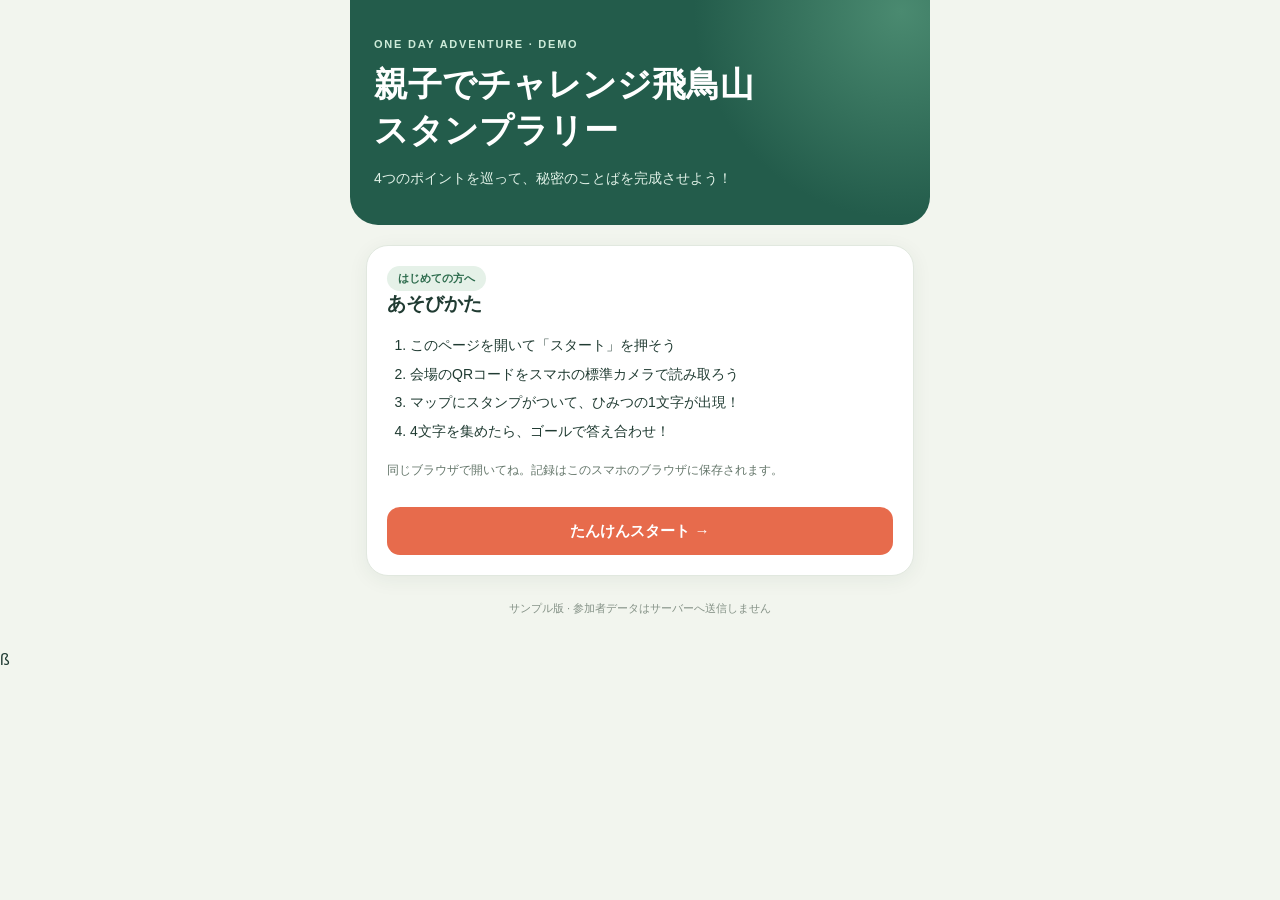
==== index.html @ afacb834 "New File" ====
<!doctype html>
<html lang="ja"><head><meta charset="utf-8"><meta name="viewport" content="width=device-width,initial-scale=1,viewport-fit=cover"><meta name="theme-color" content="#235c4b"><title>親子でチャレンジ飛鳥山 スタンプラリー</title><link rel="stylesheet" href="./style.css"></head>
<body><div class="shell"><header><div class="eyebrow">ONE DAY ADVENTURE · DEMO</div><h1>親子でチャレンジ飛鳥山<br>スタンプラリー</h1><p>4つのポイントを巡って、秘密のことばを完成させよう！</p></header>
<main><section id="intro" class="panel"><span class="pill">はじめての方へ</span><h2>あそびかた</h2><ol><li>このページを開いて「スタート」を押そう</li><li>会場のQRコードをスマホの標準カメラで読み取ろう</li><li>マップにスタンプがついて、ひみつの1文字が出現！</li><li>4文字を集めたら、ゴールで答え合わせ！</li></ol><p class="note">同じブラウザで開いてね。記録はこのスマホのブラウザに保存されます。</p><button id="start" class="primary">たんけんスタート →</button></section>
<section id="game" hidden><div class="status"><div><span class="small">スタンプ獲得</span><div class="count"><strong id="count">0</strong><span> / 4</span></div></div><div class="progress-track"><div id="progress"></div></div></div><div id="notice" class="notice" role="status" aria-live="polite"></div><section class="panel map-panel"><div class="section-head"><h2>たんけんマップ</h2><span class="pill">会場案内図</span></div><div class="map-wrap"><img src="./map.png" alt="架空の会場案内図。花の広場、森のひろば、あそび広場、芝生広場の4地点" class="map"><div id="markers"></div></div><p class="hint">赤いスタンプは訪問済み！ 数字をタップするとポイント名が見られます。</p></section><section class="panel"><h2>ひみつのことば</h2><p class="sub">スタンプを集めると文字が現れるよ</p><div id="letters" class="letters"></div><div id="spot-list" class="spot-list"></div></section><section class="panel"><h2>ゴールで答え合わせ</h2><p class="sub">4つの文字を順番につなげて入力してね</p><form id="answer-form"><label for="answer">キーワード（ひらがな4文字）</label><input id="answer" type="text" autocomplete="off" inputmode="text" placeholder="こたえを入力" maxlength="20" required><button class="primary" type="submit">こたえあわせ →</button></form><div id="result" class="result" role="status" aria-live="polite"></div></section><details class="demo"><summary>主催者向け：デモ操作</summary><p>実際は各ポイントのQRコードから取得します。ここではボタンで体験できます。</p><div id="demo-buttons" class="demo-buttons"></div><button id="reset" class="secondary">デモ記録をリセット</button></details></section></main><footer>サンプル版 · 参加者データはサーバーへ送信しません</footer></div><script src="./app.js" defer></script></body></html>ß
---- style.css ----
*{box-sizing:border-box}html{font-family:-apple-system,BlinkMacSystemFont,"Hiragino Kaku Gothic ProN","Noto Sans JP",sans-serif;background:#f2f5ee;color:#203b32}body{margin:0}.shell{max-width:580px;margin:auto;padding:0 16px 35px}header{background:#235c4b;color:white;margin:0 -16px 20px;padding:38px 24px 34px;border-radius:0 0 28px 28px;background-image:radial-gradient(circle at 95% 5%,#4a8a70 0,transparent 35%)}.eyebrow{letter-spacing:.16em;font-size:11px;color:#cdebd9;font-weight:700}h1{font-size:34px;line-height:1.35;margin:12px 0}header p{margin:0;color:#e0f1e7;font-size:14px;line-height:1.8}.panel{background:white;border:1px solid #e1e8df;border-radius:22px;padding:20px;margin:15px 0;box-shadow:0 4px 20px #183d2910}h2{font-size:19px;margin:0 0 14px}.pill{display:inline-block;border-radius:99px;background:#e5f1e8;color:#2c6b4c;padding:5px 11px;font-size:11px;font-weight:700}ol{padding-left:23px;line-height:2.05;font-size:14px}.note,.hint,.sub{color:#64766a;font-size:12px;line-height:1.8}.primary,.secondary{border:0;border-radius:13px;min-height:48px;padding:12px 18px;font-size:15px;font-weight:700;cursor:pointer}.primary{background:#e76b4c;color:white;width:100%;margin-top:14px}.secondary{background:#e8ede8;color:#294f3b}.status{display:flex;align-items:center;gap:22px;padding:6px 8px}.small{font-size:12px;color:#627468}.count strong{font-size:38px;color:#235c4b}.count span{font-size:17px;color:#77877b}.progress-track{flex:1;height:11px;background:#dce8df;border-radius:20px;overflow:hidden}.progress-track>div{height:100%;width:0;background:#e76b4c;transition:width .25s}.notice{font-size:14px;line-height:1.6;color:#28684d;font-weight:700;min-height:20px;padding:4px 8px}.section-head{display:flex;align-items:center;justify-content:space-between;gap:8px}.map-panel{padding:16px}.map-wrap{position:relative;width:100%;overflow:hidden;border-radius:13px}.map{width:100%;display:block}#markers{position:absolute;inset:0}.marker{position:absolute;transform:translate(-50%,-50%);border:2px solid #fff;border-radius:50%;background:#235c4b;color:white;font-size:16px;font-weight:800;width:37px;height:37px;box-shadow:0 2px 8px #0004;display:grid;place-items:center;cursor:pointer}.marker.done{background:transparent;border:0;width:55px;height:55px;box-shadow:none}.marker img{width:100%;height:100%;object-fit:contain}.letters{display:grid;grid-template-columns:repeat(4,1fr);gap:9px;margin:16px 0}.letter{border:2px dashed #cddbd0;background:#f6f8f4;border-radius:14px;text-align:center;padding:10px 0;font-size:28px;font-weight:800}.letter small{display:block;font-size:10px;font-weight:500;color:#75867a}.letter.got{border:2px solid #e5a58e;background:#fff4ee;color:#bd573e}.spot-list{display:grid;gap:9px}.spot{display:flex;justify-content:space-between;gap:10px;border-bottom:1px solid #e9eee9;padding:10px 0;font-size:13px}.spot b{color:#327653}label{display:block;font-size:12px;font-weight:700;margin:14px 0 7px}input{font:inherit;width:100%;border:1px solid #b8c9be;border-radius:12px;padding:14px;font-size:16px;background:white}.result{margin-top:12px;line-height:1.7;font-weight:700}.result.success{background:#e6f5e9;color:#206d43;border-radius:12px;padding:18px;text-align:center;font-size:19px}.result.error{color:#ad4c37}.demo{border:1px dashed #b8c9be;border-radius:15px;padding:14px;margin:20px 0;background:#f8faf7}.demo summary{cursor:pointer;font-weight:700}.demo p{font-size:12px;color:#64766a}.demo-buttons{display:grid;grid-template-columns:1fr 1fr;gap:8px;margin:12px 0}.demo-buttons button{border:1px solid #b7d1bf;border-radius:9px;padding:12px 6px;background:white;color:#26543c;font-weight:700}footer{text-align:center;font-size:11px;color:#849186;margin-top:25px}[hidden]{display:none!important}@media(max-width:360px){.shell{padding-left:10px;padding-right:10px}header{margin-left:-10px;margin-right:-10px}h1{font-size:29px}.panel{padding:14px}}
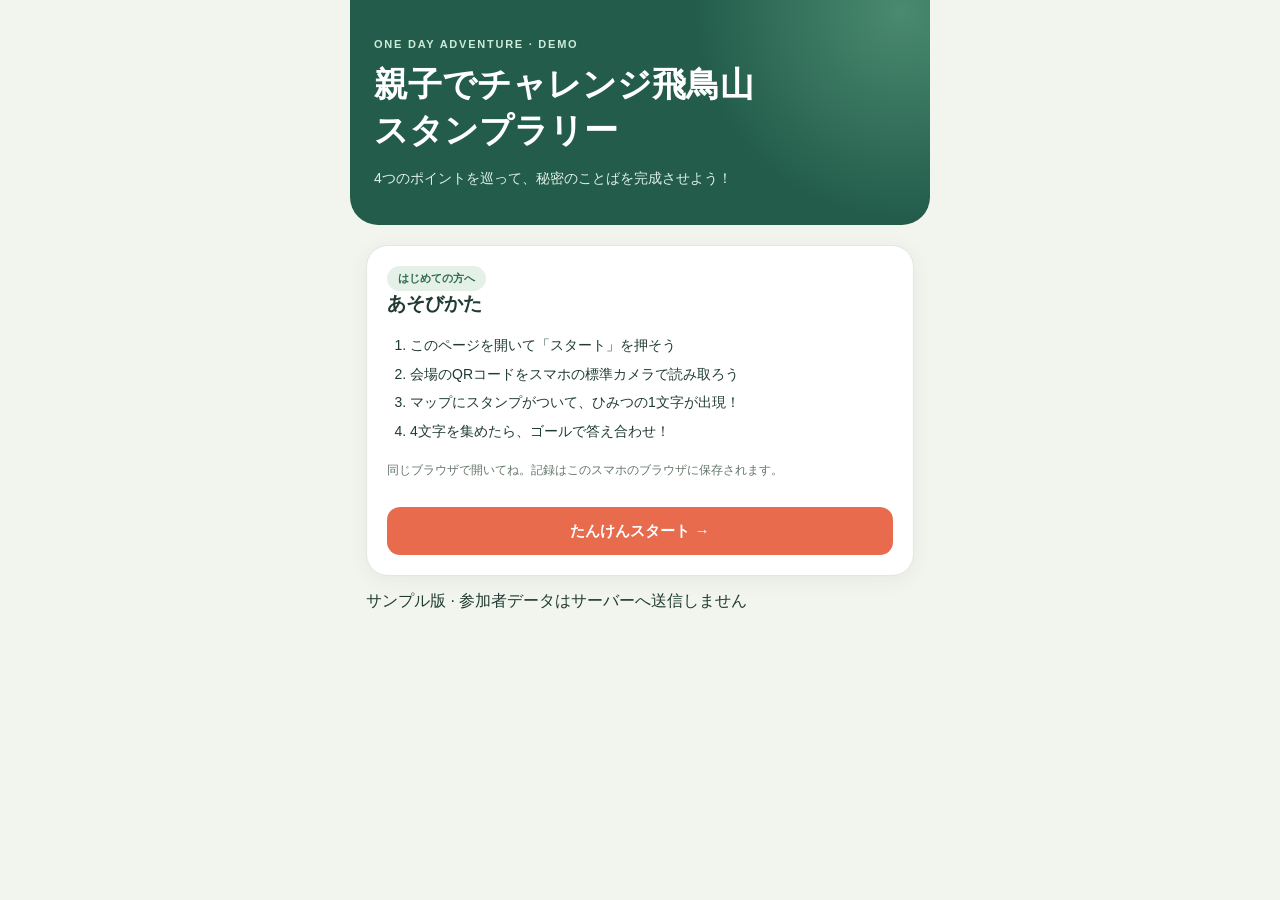
==== commit cdfd91e2: "Add files via upload" ====
--- a/index.html
+++ b/index.html
@@ -1,5 +1,81 @@
 <!doctype html>
-<html lang="ja"><head><meta charset="utf-8"><meta name="viewport" content="width=device-width,initial-scale=1,viewport-fit=cover"><meta name="theme-color" content="#235c4b"><title>親子でチャレンジ飛鳥山 スタンプラリー</title><link rel="stylesheet" href="./style.css"></head>
-<body><div class="shell"><header><div class="eyebrow">ONE DAY ADVENTURE · DEMO</div><h1>親子でチャレンジ飛鳥山<br>スタンプラリー</h1><p>4つのポイントを巡って、秘密のことばを完成させよう！</p></header>
-<main><section id="intro" class="panel"><span class="pill">はじめての方へ</span><h2>あそびかた</h2><ol><li>このページを開いて「スタート」を押そう</li><li>会場のQRコードをスマホの標準カメラで読み取ろう</li><li>マップにスタンプがついて、ひみつの1文字が出現！</li><li>4文字を集めたら、ゴールで答え合わせ！</li></ol><p class="note">同じブラウザで開いてね。記録はこのスマホのブラウザに保存されます。</p><button id="start" class="primary">たんけんスタート →</button></section>
-<section id="game" hidden><div class="status"><div><span class="small">スタンプ獲得</span><div class="count"><strong id="count">0</strong><span> / 4</span></div></div><div class="progress-track"><div id="progress"></div></div></div><div id="notice" class="notice" role="status" aria-live="polite"></div><section class="panel map-panel"><div class="section-head"><h2>たんけんマップ</h2><span class="pill">会場案内図</span></div><div class="map-wrap"><img src="./map.png" alt="架空の会場案内図。花の広場、森のひろば、あそび広場、芝生広場の4地点" class="map"><div id="markers"></div></div><p class="hint">赤いスタンプは訪問済み！ 数字をタップするとポイント名が見られます。</p></section><section class="panel"><h2>ひみつのことば</h2><p class="sub">スタンプを集めると文字が現れるよ</p><div id="letters" class="letters"></div><div id="spot-list" class="spot-list"></div></section><section class="panel"><h2>ゴールで答え合わせ</h2><p class="sub">4つの文字を順番につなげて入力してね</p><form id="answer-form"><label for="answer">キーワード（ひらがな4文字）</label><input id="answer" type="text" autocomplete="off" inputmode="text" placeholder="こたえを入力" maxlength="20" required><button class="primary" type="submit">こたえあわせ →</button></form><div id="result" class="result" role="status" aria-live="polite"></div></section><details class="demo"><summary>主催者向け：デモ操作</summary><p>実際は各ポイントのQRコードから取得します。ここではボタンで体験できます。</p><div id="demo-buttons" class="demo-buttons"></div><button id="reset" class="secondary">デモ記録をリセット</button></details></section></main><footer>サンプル版 · 参加者データはサーバーへ送信しません</footer></div><script src="./app.js" defer></script></body></html>ß+<html lang="ja">
+    <head>
+        <meta charset="utf-8"><meta name="viewport" content="width=device-width,initial-scale=1,viewport-fit=cover">
+        <meta name="theme-color" content="#235c4b"><title>親子でチャレンジ飛鳥山 スタンプラリー</title><link rel="stylesheet" href="./style.css"></head>
+<body>
+    <div class="shell">
+        <header>
+            <div class="eyebrow">ONE DAY ADVENTURE · DEMO</div>
+            <h1>親子でチャレンジ飛鳥山<br>スタンプラリー</h1>
+            <p>4つのポイントを巡って、秘密のことばを完成させよう！</p>
+        </header>
+<main>
+    <section id="intro" class="panel">
+        <span class="pill">はじめての方へ</span>
+        <h2>あそびかた</h2>
+        <ol>
+            <li>このページを開いて「スタート」を押そう</li>
+            <li>会場のQRコードをスマホの標準カメラで読み取ろう</li>
+            <li>マップにスタンプがついて、ひみつの1文字が出現！</li>
+            <li>4文字を集めたら、ゴールで答え合わせ！</li>
+        </ol>
+        <p class="note">同じブラウザで開いてね。記録はこのスマホのブラウザに保存されます。</p>
+        <button id="start" class="primary">たんけんスタート →</button>
+    </section>
+    <section id="game" hidden>
+        <div class="status">
+            <div>
+                <span class="small">スタンプ獲得</span>
+                <div class="count">
+                    <strong id="count">0</strong>
+                    <span> / 4</span>
+                </div>
+            </div>
+            <div class="progress-track">
+                <div id="progress"></div>
+            </div>
+        </div>
+        <div id="notice" class="notice" role="status" aria-live="polite"></div>
+        <section class="panel map-panel">
+            <div class="section-head">
+                <h2>たんけんマップ</h2>
+                <span class="pill">会場案内図</span>
+            </div>
+            <div class="map-wrap">
+                <img src="./map.png" alt="架空の会場案内図。花の広場、森のひろば、あそび広場、芝生広場の4地点" class="map">
+                <div id="markers"></div>
+            </div>
+            <p class="hint">赤いスタンプは訪問済み！ 数字をタップするとポイント名が見られます。</p>
+        </section>
+        <section class="panel">
+            <h2>ひみつのことば</h2>
+            <p class="sub">スタンプを集めると文字が現れるよ</p>
+            <div id="letters" class="letters"></div>
+            <div id="spot-list" class="spot-list"></div>
+        </section>
+        <section class="panel">
+            <h2>ゴールで答え合わせ</h2>
+            <p class="sub">4つの文字を順番につなげて入力してね</p>
+            <form id="answer-form">
+                <label for="answer">キーワード（ひらがな4文字）</label>
+                <input id="answer" type="text" autocomplete="off" inputmode="text" placeholder="こたえを入力" maxlength="20" required>
+                <button class="primary" type="submit">こたえあわせ →</button>
+            </form>
+            <div id="result" class="result" role="status" aria-live="polite"></div>
+        </section>
+        <details id="admin-panel" class="demo" hidden>
+            <summary>管理者メニュー</summary>
+            <p>動作確認用の管理機能です。</p>
+            <div id="demo-buttons" class="demo-buttons"></div>
+            <button id="reset" class="secondary" type="button">
+                スタンプをすべてリセット
+            </button>
+        </details>
+    </section>
+</main>
+<footer>サンプル版 · 参加者データはサーバーへ送信しません</footer>
+</div>
+<script src="./app.js" defer></script>
+</body>
+</html>
--- a/style.css
+++ b/style.css
@@ -1 +1,189 @@
-*{box-sizing:border-box}html{font-family:-apple-system,BlinkMacSystemFont,"Hiragino Kaku Gothic ProN","Noto Sans JP",sans-serif;background:#f2f5ee;color:#203b32}body{margin:0}.shell{max-width:580px;margin:auto;padding:0 16px 35px}header{background:#235c4b;color:white;margin:0 -16px 20px;padding:38px 24px 34px;border-radius:0 0 28px 28px;background-image:radial-gradient(circle at 95% 5%,#4a8a70 0,transparent 35%)}.eyebrow{letter-spacing:.16em;font-size:11px;color:#cdebd9;font-weight:700}h1{font-size:34px;line-height:1.35;margin:12px 0}header p{margin:0;color:#e0f1e7;font-size:14px;line-height:1.8}.panel{background:white;border:1px solid #e1e8df;border-radius:22px;padding:20px;margin:15px 0;box-shadow:0 4px 20px #183d2910}h2{font-size:19px;margin:0 0 14px}.pill{display:inline-block;border-radius:99px;background:#e5f1e8;color:#2c6b4c;padding:5px 11px;font-size:11px;font-weight:700}ol{padding-left:23px;line-height:2.05;font-size:14px}.note,.hint,.sub{color:#64766a;font-size:12px;line-height:1.8}.primary,.secondary{border:0;border-radius:13px;min-height:48px;padding:12px 18px;font-size:15px;font-weight:700;cursor:pointer}.primary{background:#e76b4c;color:white;width:100%;margin-top:14px}.secondary{background:#e8ede8;color:#294f3b}.status{display:flex;align-items:center;gap:22px;padding:6px 8px}.small{font-size:12px;color:#627468}.count strong{font-size:38px;color:#235c4b}.count span{font-size:17px;color:#77877b}.progress-track{flex:1;height:11px;background:#dce8df;border-radius:20px;overflow:hidden}.progress-track>div{height:100%;width:0;background:#e76b4c;transition:width .25s}.notice{font-size:14px;line-height:1.6;color:#28684d;font-weight:700;min-height:20px;padding:4px 8px}.section-head{display:flex;align-items:center;justify-content:space-between;gap:8px}.map-panel{padding:16px}.map-wrap{position:relative;width:100%;overflow:hidden;border-radius:13px}.map{width:100%;display:block}#markers{position:absolute;inset:0}.marker{position:absolute;transform:translate(-50%,-50%);border:2px solid #fff;border-radius:50%;background:#235c4b;color:white;font-size:16px;font-weight:800;width:37px;height:37px;box-shadow:0 2px 8px #0004;display:grid;place-items:center;cursor:pointer}.marker.done{background:transparent;border:0;width:55px;height:55px;box-shadow:none}.marker img{width:100%;height:100%;object-fit:contain}.letters{display:grid;grid-template-columns:repeat(4,1fr);gap:9px;margin:16px 0}.letter{border:2px dashed #cddbd0;background:#f6f8f4;border-radius:14px;text-align:center;padding:10px 0;font-size:28px;font-weight:800}.letter small{display:block;font-size:10px;font-weight:500;color:#75867a}.letter.got{border:2px solid #e5a58e;background:#fff4ee;color:#bd573e}.spot-list{display:grid;gap:9px}.spot{display:flex;justify-content:space-between;gap:10px;border-bottom:1px solid #e9eee9;padding:10px 0;font-size:13px}.spot b{color:#327653}label{display:block;font-size:12px;font-weight:700;margin:14px 0 7px}input{font:inherit;width:100%;border:1px solid #b8c9be;border-radius:12px;padding:14px;font-size:16px;background:white}.result{margin-top:12px;line-height:1.7;font-weight:700}.result.success{background:#e6f5e9;color:#206d43;border-radius:12px;padding:18px;text-align:center;font-size:19px}.result.error{color:#ad4c37}.demo{border:1px dashed #b8c9be;border-radius:15px;padding:14px;margin:20px 0;background:#f8faf7}.demo summary{cursor:pointer;font-weight:700}.demo p{font-size:12px;color:#64766a}.demo-buttons{display:grid;grid-template-columns:1fr 1fr;gap:8px;margin:12px 0}.demo-buttons button{border:1px solid #b7d1bf;border-radius:9px;padding:12px 6px;background:white;color:#26543c;font-weight:700}footer{text-align:center;font-size:11px;color:#849186;margin-top:25px}[hidden]{display:none!important}@media(max-width:360px){.shell{padding-left:10px;padding-right:10px}header{margin-left:-10px;margin-right:-10px}h1{font-size:29px}.panel{padding:14px}}+* {
+    box-sizing:border-box;
+}
+
+html {
+    font-family:-apple-system,BlinkMacSystemFont,"Hiragino Kaku Gothic ProN","Noto Sans JP",sans-serif;
+    background:#f2f5ee;
+    color:#203b32;
+}
+
+body {
+    margin:0;
+}
+
+.shell {
+    max-width:580px;
+    margin:auto;
+    padding:0 16px 35px;
+}
+
+header {
+    background:#235c4b;
+    color:white;
+    margin:0 -16px 20px;
+    padding:38px 24px 34px;
+    border-radius:0 0 28px 28px;
+    background-image:radial-gradient(circle at 95% 5%,#4a8a70 0,transparent 35%);
+}
+
+.eyebrow {
+    letter-spacing:.16em;
+    font-size:11px;
+    color:#cdebd9;
+    font-weight:700;
+}
+
+h1 {
+    font-size:34px;
+    line-height:1.35;
+    margin:12px 0;
+}
+
+header p {
+    margin:0;
+    color:#e0f1e7;
+    font-size:14px;
+    line-height:1.8;
+}
+
+.panel {
+    background:white;
+    border:1px solid #e1e8df;
+    border-radius:22px;
+    padding:20px;
+    margin:15px 0;
+    box-shadow:0 4px 20px #183d2910;
+}
+
+h2 {
+    font-size:19px;
+    margin:0 0 14px;
+}
+
+.pill {
+    display:inline-block;
+    border-radius:99px;
+    background:#e5f1e8;
+    color:#2c6b4c;
+    padding:5px 11px;
+    font-size:11px;
+    font-weight:700;
+}
+
+ol {
+    padding-left:23px;
+    line-height:2.05;
+    font-size:14px;
+}
+
+.note,.hint,.sub {
+    color:#64766a;
+    font-size:12px;
+    line-height:1.8;
+}
+
+.primary,.secondary {
+    border:0;
+    border-radius:13px;
+    min-height:48px;
+    padding:12px 18px;
+    font-size:15px;
+    font-weight:700;
+    cursor:pointer;
+}
+
+.primary {
+    background:#e76b4c;
+    color:white;
+    width:100%;
+    margin-top:14px;
+}
+
+.secondary {
+    background:#e8ede8;
+    color:#294f3b;
+}
+
+.status {
+    display:flex;
+    align-items:center;
+    gap:22px;
+    padding:6px 8px;
+}
+
+.small {
+    font-size:12px;
+    color:#627468;
+}
+
+.count strong {
+    font-size:38px;
+    color:#235c4b;
+}
+
+.count span {
+    font-size:17px;
+    color:#77877b;
+}
+
+.progress-track {
+    flex:1;
+    height:11px;
+    background:#dce8df;
+    border-radius:20px;
+    overflow:hidden;
+}
+
+.progress-track>div {
+    height:100%;
+    width:0;
+    background:#e76b4c;
+    transition:width .25s;
+}
+
+.notice {
+    font-size:14px;
+    line-height:1.6;
+    color:#28684d;
+    font-weight:700;
+    min-height:20px;
+    padding:4px 8px;
+}
+
+.section-head {
+    display:flex;
+    align-items:center;
+    justify-content:space-between;
+    gap:8px;
+}
+
+.map-panel {
+    padding:16px;
+}
+
+.map-wrap {
+    position:relative;
+    width:100%;
+    overflow:hidden;
+    border-radius:13px;
+}
+
+.map {
+    width:100%;
+    display:block;
+}
+
+#markers {
+    position:absolute;
+    inset:0;
+}
+
+.marker {
+    position:absolute;
+    transform:translate(-50%,-50%);
+}
+
+[hidden] {
+    display:none!important;
+}
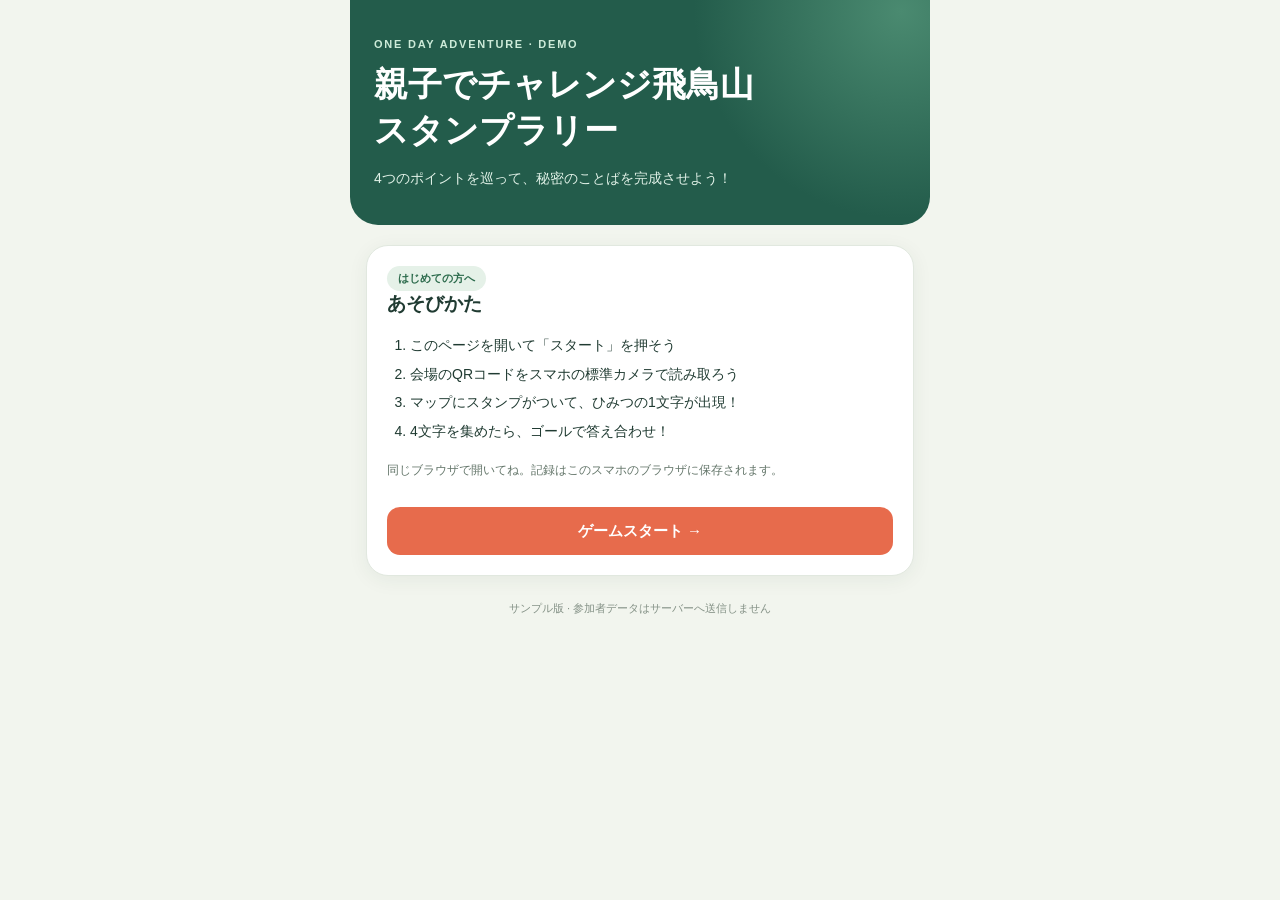
==== commit d1142448: "update start button" ====
--- a/index.html
+++ b/index.html
@@ -2,7 +2,7 @@
 <html lang="ja">
     <head>
         <meta charset="utf-8"><meta name="viewport" content="width=device-width,initial-scale=1,viewport-fit=cover">
-        <meta name="theme-color" content="#235c4b"><title>親子でチャレンジ飛鳥山 スタンプラリー</title><link rel="stylesheet" href="./style.css"></head>
+        <meta name="theme-color" content="#235c4b"><title>親子でチャレンジ飛鳥山 スタンプラリー</title><link rel="stylesheet" href="./style.css?v=3"></head>
 <body>
     <div class="shell">
         <header>
@@ -21,7 +21,7 @@
             <li>4文字を集めたら、ゴールで答え合わせ！</li>
         </ol>
         <p class="note">同じブラウザで開いてね。記録はこのスマホのブラウザに保存されます。</p>
-        <button id="start" class="primary">たんけんスタート →</button>
+        <button id="start" class="primary">ゲームスタート →</button>
     </section>
     <section id="game" hidden>
         <div class="status">
--- a/style.css
+++ b/style.css
@@ -182,8 +182,179 @@
 .marker {
     position:absolute;
     transform:translate(-50%,-50%);
+    border:2px solid #fff;
+    border-radius:50%;
+    background:#235c4b;
+    color:white;
+    font-size:16px;
+    font-weight:800;
+    width:37px;
+    height:37px;
+    box-shadow:0 2px 8px #0004;
+    display:grid;
+    place-items:center;
+    cursor:pointer;
+}
+
+.marker.done {
+    background:transparent;
+    border:0;
+    width:55px;
+    height:55px;
+    box-shadow:none;
+}
+
+.marker img {
+    width:100%;
+    height:100%;
+    object-fit:contain;
+}
+
+.letters {
+    display:grid;
+    grid-template-columns:repeat(4,1fr);
+    gap:9px;
+    margin:16px 0;
+}
+
+.letter {
+    border:2px dashed #cddbd0;
+    background:#f6f8f4;
+    border-radius:14px;
+    text-align:center;
+    padding:10px 0;
+    font-size:28px;
+    font-weight:800;
+}
+
+.letter small {
+    display:block;
+    font-size:10px;
+    font-weight:500;
+    color:#75867a;
+}
+
+.letter.got {
+    border:2px solid #e5a58e;
+    background:#fff4ee;
+    color:#bd573e;
+}
+
+.spot-list {
+    display:grid;
+    gap:9px;
+}
+
+.spot {
+    display:flex;
+    justify-content:space-between;
+    gap:10px;
+    border-bottom:1px solid #e9eee9;
+    padding:10px 0;
+    font-size:13px;
+}
+
+.spot b {
+    color:#327653;
+}
+
+label {
+    display:block;
+    font-size:12px;
+    font-weight:700;
+    margin:14px 0 7px;
+}
+
+input {
+    font:inherit;
+    width:100%;
+    border:1px solid #b8c9be;
+    border-radius:12px;
+    padding:14px;
+    font-size:16px;
+    background:white;
+}
+
+.result {
+    margin-top:12px;
+    line-height:1.7;
+    font-weight:700;
+}
+
+.result.success {
+    background:#e6f5e9;
+    color:#206d43;
+    border-radius:12px;
+    padding:18px;
+    text-align:center;
+    font-size:19px;
+}
+
+.result.error {
+    color:#ad4c37;
+}
+
+.demo {
+    border:1px dashed #b8c9be;
+    border-radius:15px;
+    padding:14px;
+    margin:20px 0;
+    background:#f8faf7;
+}
+
+.demo summary {
+    cursor:pointer;
+    font-weight:700;
+}
+
+.demo p {
+    font-size:12px;
+    color:#64766a;
+}
+
+.demo-buttons {
+    display:grid;
+    grid-template-columns:1fr 1fr;
+    gap:8px;
+    margin:12px 0;
+}
+
+.demo-buttons button {
+    border:1px solid #b7d1bf;
+    border-radius:9px;
+    padding:12px 6px;
+    background:white;
+    color:#26543c;
+    font-weight:700;
+}
+
+footer {
+    text-align:center;
+    font-size:11px;
+    color:#849186;
+    margin-top:25px;
 }
 
 [hidden] {
     display:none!important;
 }
+
+@media (max-width: 360px) {
+    .shell {
+        padding-left: 10px;
+        padding-right: 10px;
+    }
+
+    header {
+        margin-left: -10px;
+        margin-right: -10px;
+    }
+
+    h1 {
+        font-size: 29px;
+    }
+
+    .panel {
+        padding: 14px;
+    }
+}
